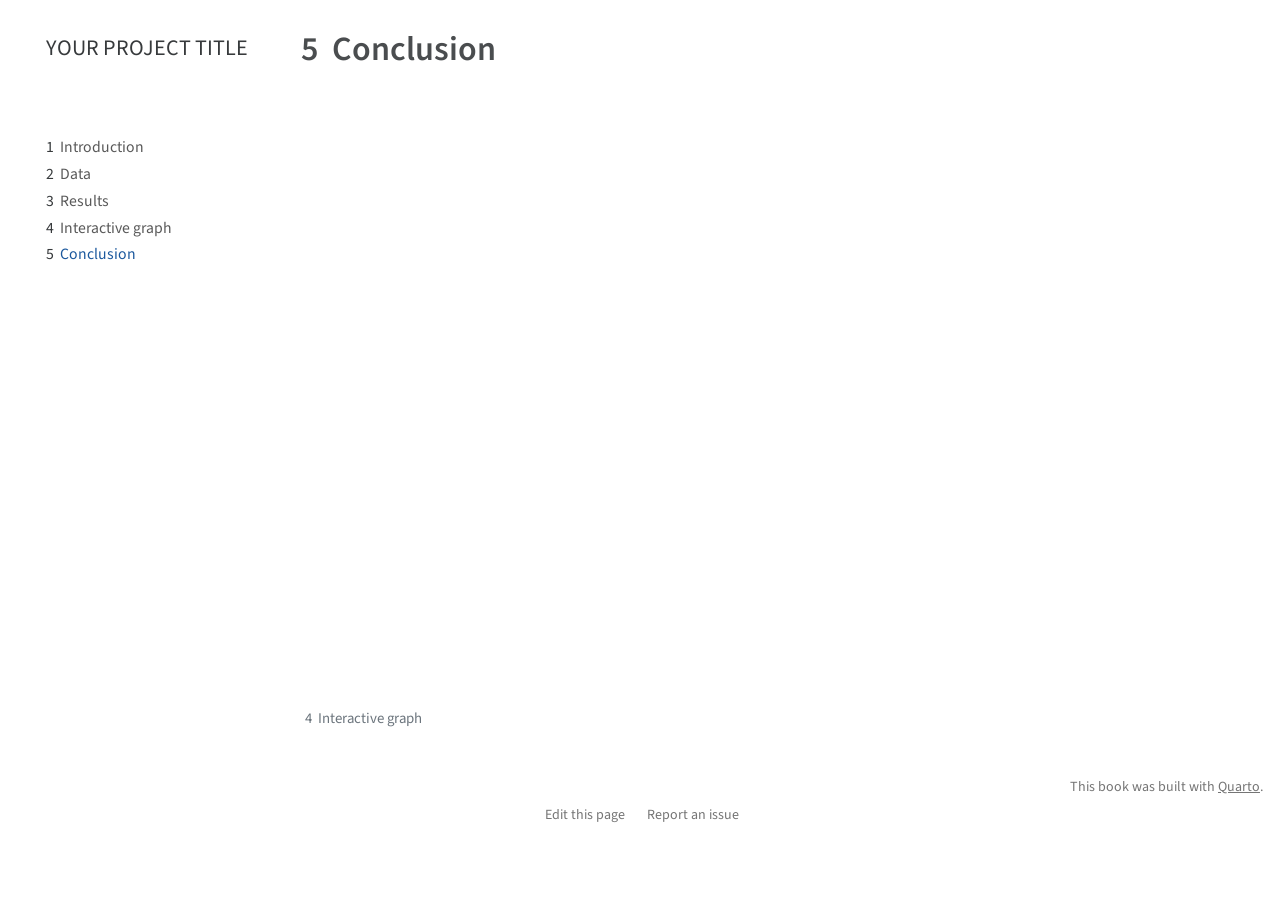
==== docs/conclusion.html @ 04347900 "Initial commit" ====
<!DOCTYPE html>
<html xmlns="http://www.w3.org/1999/xhtml" lang="en" xml:lang="en"><head>

<meta charset="utf-8">
<meta name="generator" content="quarto-1.3.433">

<meta name="viewport" content="width=device-width, initial-scale=1.0, user-scalable=yes">


<title>YOUR PROJECT TITLE - 5&nbsp; Conclusion</title>
<style>
code{white-space: pre-wrap;}
span.smallcaps{font-variant: small-caps;}
div.columns{display: flex; gap: min(4vw, 1.5em);}
div.column{flex: auto; overflow-x: auto;}
div.hanging-indent{margin-left: 1.5em; text-indent: -1.5em;}
ul.task-list{list-style: none;}
ul.task-list li input[type="checkbox"] {
  width: 0.8em;
  margin: 0 0.8em 0.2em -1em; /* quarto-specific, see https://github.com/quarto-dev/quarto-cli/issues/4556 */ 
  vertical-align: middle;
}
</style>


<script src="site_libs/quarto-nav/quarto-nav.js"></script>
<script src="site_libs/quarto-nav/headroom.min.js"></script>
<script src="site_libs/clipboard/clipboard.min.js"></script>
<script src="site_libs/quarto-search/autocomplete.umd.js"></script>
<script src="site_libs/quarto-search/fuse.min.js"></script>
<script src="site_libs/quarto-search/quarto-search.js"></script>
<meta name="quarto:offset" content="./">
<link href="./d3graph.html" rel="prev">
<script src="site_libs/quarto-html/quarto.js"></script>
<script src="site_libs/quarto-html/popper.min.js"></script>
<script src="site_libs/quarto-html/tippy.umd.min.js"></script>
<script src="site_libs/quarto-html/anchor.min.js"></script>
<link href="site_libs/quarto-html/tippy.css" rel="stylesheet">
<link href="site_libs/quarto-html/quarto-syntax-highlighting.css" rel="stylesheet" id="quarto-text-highlighting-styles">
<script src="site_libs/bootstrap/bootstrap.min.js"></script>
<link href="site_libs/bootstrap/bootstrap-icons.css" rel="stylesheet">
<link href="site_libs/bootstrap/bootstrap.min.css" rel="stylesheet" id="quarto-bootstrap" data-mode="light">
<script id="quarto-search-options" type="application/json">{
  "location": "sidebar",
  "copy-button": false,
  "collapse-after": 3,
  "panel-placement": "start",
  "type": "textbox",
  "limit": 20,
  "language": {
    "search-no-results-text": "No results",
    "search-matching-documents-text": "matching documents",
    "search-copy-link-title": "Copy link to search",
    "search-hide-matches-text": "Hide additional matches",
    "search-more-match-text": "more match in this document",
    "search-more-matches-text": "more matches in this document",
    "search-clear-button-title": "Clear",
    "search-detached-cancel-button-title": "Cancel",
    "search-submit-button-title": "Submit",
    "search-label": "Search"
  }
}</script>


</head>

<body class="nav-sidebar floating">

<div id="quarto-search-results"></div>
  <header id="quarto-header" class="headroom fixed-top">
  <nav class="quarto-secondary-nav">
    <div class="container-fluid d-flex">
      <button type="button" class="quarto-btn-toggle btn" data-bs-toggle="collapse" data-bs-target="#quarto-sidebar,#quarto-sidebar-glass" aria-controls="quarto-sidebar" aria-expanded="false" aria-label="Toggle sidebar navigation" onclick="if (window.quartoToggleHeadroom) { window.quartoToggleHeadroom(); }">
        <i class="bi bi-layout-text-sidebar-reverse"></i>
      </button>
      <nav class="quarto-page-breadcrumbs" aria-label="breadcrumb"><ol class="breadcrumb"><li class="breadcrumb-item"><a href="./conclusion.html"><span class="chapter-number">5</span>&nbsp; <span class="chapter-title">Conclusion</span></a></li></ol></nav>
      <a class="flex-grow-1" role="button" data-bs-toggle="collapse" data-bs-target="#quarto-sidebar,#quarto-sidebar-glass" aria-controls="quarto-sidebar" aria-expanded="false" aria-label="Toggle sidebar navigation" onclick="if (window.quartoToggleHeadroom) { window.quartoToggleHeadroom(); }">      
      </a>
      <button type="button" class="btn quarto-search-button" aria-label="" onclick="window.quartoOpenSearch();">
        <i class="bi bi-search"></i>
      </button>
    </div>
  </nav>
</header>
<!-- content -->
<div id="quarto-content" class="quarto-container page-columns page-rows-contents page-layout-article">
<!-- sidebar -->
  <nav id="quarto-sidebar" class="sidebar collapse collapse-horizontal sidebar-navigation floating overflow-auto">
    <div class="pt-lg-2 mt-2 text-left sidebar-header">
    <div class="sidebar-title mb-0 py-0">
      <a href="./">YOUR PROJECT TITLE</a> 
        <div class="sidebar-tools-main">
    <a href="https://github.com/YOUR_GITHUB_ACCOUNT/REPO_NAME" rel="" title="Source Code" class="quarto-navigation-tool px-1" aria-label="Source Code"><i class="bi bi-github"></i></a>
</div>
    </div>
      </div>
        <div class="mt-2 flex-shrink-0 align-items-center">
        <div class="sidebar-search">
        <div id="quarto-search" class="" title="Search"></div>
        </div>
        </div>
    <div class="sidebar-menu-container"> 
    <ul class="list-unstyled mt-1">
        <li class="sidebar-item">
  <div class="sidebar-item-container"> 
  <a href="./index.html" class="sidebar-item-text sidebar-link">
 <span class="menu-text"><span class="chapter-number">1</span>&nbsp; <span class="chapter-title">Introduction</span></span></a>
  </div>
</li>
        <li class="sidebar-item">
  <div class="sidebar-item-container"> 
  <a href="./data.html" class="sidebar-item-text sidebar-link">
 <span class="menu-text"><span class="chapter-number">2</span>&nbsp; <span class="chapter-title">Data</span></span></a>
  </div>
</li>
        <li class="sidebar-item">
  <div class="sidebar-item-container"> 
  <a href="./results.html" class="sidebar-item-text sidebar-link">
 <span class="menu-text"><span class="chapter-number">3</span>&nbsp; <span class="chapter-title">Results</span></span></a>
  </div>
</li>
        <li class="sidebar-item">
  <div class="sidebar-item-container"> 
  <a href="./d3graph.html" class="sidebar-item-text sidebar-link">
 <span class="menu-text"><span class="chapter-number">4</span>&nbsp; <span class="chapter-title">Interactive graph</span></span></a>
  </div>
</li>
        <li class="sidebar-item">
  <div class="sidebar-item-container"> 
  <a href="./conclusion.html" class="sidebar-item-text sidebar-link active">
 <span class="menu-text"><span class="chapter-number">5</span>&nbsp; <span class="chapter-title">Conclusion</span></span></a>
  </div>
</li>
    </ul>
    </div>
</nav>
<div id="quarto-sidebar-glass" data-bs-toggle="collapse" data-bs-target="#quarto-sidebar,#quarto-sidebar-glass"></div>
<!-- margin-sidebar -->
    <div id="quarto-margin-sidebar" class="sidebar margin-sidebar">
        
    </div>
<!-- main -->
<main class="content" id="quarto-document-content">

<header id="title-block-header" class="quarto-title-block default">
<div class="quarto-title">
<h1 class="title"><span class="chapter-number">5</span>&nbsp; <span class="chapter-title">Conclusion</span></h1>
</div>



<div class="quarto-title-meta">

    
  
    
  </div>
  

</header>




</main> <!-- /main -->
<script id="quarto-html-after-body" type="application/javascript">
window.document.addEventListener("DOMContentLoaded", function (event) {
  const toggleBodyColorMode = (bsSheetEl) => {
    const mode = bsSheetEl.getAttribute("data-mode");
    const bodyEl = window.document.querySelector("body");
    if (mode === "dark") {
      bodyEl.classList.add("quarto-dark");
      bodyEl.classList.remove("quarto-light");
    } else {
      bodyEl.classList.add("quarto-light");
      bodyEl.classList.remove("quarto-dark");
    }
  }
  const toggleBodyColorPrimary = () => {
    const bsSheetEl = window.document.querySelector("link#quarto-bootstrap");
    if (bsSheetEl) {
      toggleBodyColorMode(bsSheetEl);
    }
  }
  toggleBodyColorPrimary();  
  const icon = "";
  const anchorJS = new window.AnchorJS();
  anchorJS.options = {
    placement: 'right',
    icon: icon
  };
  anchorJS.add('.anchored');
  const isCodeAnnotation = (el) => {
    for (const clz of el.classList) {
      if (clz.startsWith('code-annotation-')) {                     
        return true;
      }
    }
    return false;
  }
  const clipboard = new window.ClipboardJS('.code-copy-button', {
    text: function(trigger) {
      const codeEl = trigger.previousElementSibling.cloneNode(true);
      for (const childEl of codeEl.children) {
        if (isCodeAnnotation(childEl)) {
          childEl.remove();
        }
      }
      return codeEl.innerText;
    }
  });
  clipboard.on('success', function(e) {
    // button target
    const button = e.trigger;
    // don't keep focus
    button.blur();
    // flash "checked"
    button.classList.add('code-copy-button-checked');
    var currentTitle = button.getAttribute("title");
    button.setAttribute("title", "Copied!");
    let tooltip;
    if (window.bootstrap) {
      button.setAttribute("data-bs-toggle", "tooltip");
      button.setAttribute("data-bs-placement", "left");
      button.setAttribute("data-bs-title", "Copied!");
      tooltip = new bootstrap.Tooltip(button, 
        { trigger: "manual", 
          customClass: "code-copy-button-tooltip",
          offset: [0, -8]});
      tooltip.show();    
    }
    setTimeout(function() {
      if (tooltip) {
        tooltip.hide();
        button.removeAttribute("data-bs-title");
        button.removeAttribute("data-bs-toggle");
        button.removeAttribute("data-bs-placement");
      }
      button.setAttribute("title", currentTitle);
      button.classList.remove('code-copy-button-checked');
    }, 1000);
    // clear code selection
    e.clearSelection();
  });
  function tippyHover(el, contentFn) {
    const config = {
      allowHTML: true,
      content: contentFn,
      maxWidth: 500,
      delay: 100,
      arrow: false,
      appendTo: function(el) {
          return el.parentElement;
      },
      interactive: true,
      interactiveBorder: 10,
      theme: 'quarto',
      placement: 'bottom-start'
    };
    window.tippy(el, config); 
  }
  const noterefs = window.document.querySelectorAll('a[role="doc-noteref"]');
  for (var i=0; i<noterefs.length; i++) {
    const ref = noterefs[i];
    tippyHover(ref, function() {
      // use id or data attribute instead here
      let href = ref.getAttribute('data-footnote-href') || ref.getAttribute('href');
      try { href = new URL(href).hash; } catch {}
      const id = href.replace(/^#\/?/, "");
      const note = window.document.getElementById(id);
      return note.innerHTML;
    });
  }
      let selectedAnnoteEl;
      const selectorForAnnotation = ( cell, annotation) => {
        let cellAttr = 'data-code-cell="' + cell + '"';
        let lineAttr = 'data-code-annotation="' +  annotation + '"';
        const selector = 'span[' + cellAttr + '][' + lineAttr + ']';
        return selector;
      }
      const selectCodeLines = (annoteEl) => {
        const doc = window.document;
        const targetCell = annoteEl.getAttribute("data-target-cell");
        const targetAnnotation = annoteEl.getAttribute("data-target-annotation");
        const annoteSpan = window.document.querySelector(selectorForAnnotation(targetCell, targetAnnotation));
        const lines = annoteSpan.getAttribute("data-code-lines").split(",");
        const lineIds = lines.map((line) => {
          return targetCell + "-" + line;
        })
        let top = null;
        let height = null;
        let parent = null;
        if (lineIds.length > 0) {
            //compute the position of the single el (top and bottom and make a div)
            const el = window.document.getElementById(lineIds[0]);
            top = el.offsetTop;
            height = el.offsetHeight;
            parent = el.parentElement.parentElement;
          if (lineIds.length > 1) {
            const lastEl = window.document.getElementById(lineIds[lineIds.length - 1]);
            const bottom = lastEl.offsetTop + lastEl.offsetHeight;
            height = bottom - top;
          }
          if (top !== null && height !== null && parent !== null) {
            // cook up a div (if necessary) and position it 
            let div = window.document.getElementById("code-annotation-line-highlight");
            if (div === null) {
              div = window.document.createElement("div");
              div.setAttribute("id", "code-annotation-line-highlight");
              div.style.position = 'absolute';
              parent.appendChild(div);
            }
            div.style.top = top - 2 + "px";
            div.style.height = height + 4 + "px";
            let gutterDiv = window.document.getElementById("code-annotation-line-highlight-gutter");
            if (gutterDiv === null) {
              gutterDiv = window.document.createElement("div");
              gutterDiv.setAttribute("id", "code-annotation-line-highlight-gutter");
              gutterDiv.style.position = 'absolute';
              const codeCell = window.document.getElementById(targetCell);
              const gutter = codeCell.querySelector('.code-annotation-gutter');
              gutter.appendChild(gutterDiv);
            }
            gutterDiv.style.top = top - 2 + "px";
            gutterDiv.style.height = height + 4 + "px";
          }
          selectedAnnoteEl = annoteEl;
        }
      };
      const unselectCodeLines = () => {
        const elementsIds = ["code-annotation-line-highlight", "code-annotation-line-highlight-gutter"];
        elementsIds.forEach((elId) => {
          const div = window.document.getElementById(elId);
          if (div) {
            div.remove();
          }
        });
        selectedAnnoteEl = undefined;
      };
      // Attach click handler to the DT
      const annoteDls = window.document.querySelectorAll('dt[data-target-cell]');
      for (const annoteDlNode of annoteDls) {
        annoteDlNode.addEventListener('click', (event) => {
          const clickedEl = event.target;
          if (clickedEl !== selectedAnnoteEl) {
            unselectCodeLines();
            const activeEl = window.document.querySelector('dt[data-target-cell].code-annotation-active');
            if (activeEl) {
              activeEl.classList.remove('code-annotation-active');
            }
            selectCodeLines(clickedEl);
            clickedEl.classList.add('code-annotation-active');
          } else {
            // Unselect the line
            unselectCodeLines();
            clickedEl.classList.remove('code-annotation-active');
          }
        });
      }
  const findCites = (el) => {
    const parentEl = el.parentElement;
    if (parentEl) {
      const cites = parentEl.dataset.cites;
      if (cites) {
        return {
          el,
          cites: cites.split(' ')
        };
      } else {
        return findCites(el.parentElement)
      }
    } else {
      return undefined;
    }
  };
  var bibliorefs = window.document.querySelectorAll('a[role="doc-biblioref"]');
  for (var i=0; i<bibliorefs.length; i++) {
    const ref = bibliorefs[i];
    const citeInfo = findCites(ref);
    if (citeInfo) {
      tippyHover(citeInfo.el, function() {
        var popup = window.document.createElement('div');
        citeInfo.cites.forEach(function(cite) {
          var citeDiv = window.document.createElement('div');
          citeDiv.classList.add('hanging-indent');
          citeDiv.classList.add('csl-entry');
          var biblioDiv = window.document.getElementById('ref-' + cite);
          if (biblioDiv) {
            citeDiv.innerHTML = biblioDiv.innerHTML;
          }
          popup.appendChild(citeDiv);
        });
        return popup.innerHTML;
      });
    }
  }
});
</script>
<nav class="page-navigation">
  <div class="nav-page nav-page-previous">
      <a href="./d3graph.html" class="pagination-link">
        <i class="bi bi-arrow-left-short"></i> <span class="nav-page-text"><span class="chapter-number">4</span>&nbsp; <span class="chapter-title">Interactive graph</span></span>
      </a>          
  </div>
  <div class="nav-page nav-page-next">
  </div>
</nav>
</div> <!-- /content -->
<footer class="footer">
  <div class="nav-footer">
    <div class="nav-footer-left">
      &nbsp;
    </div>   
    <div class="nav-footer-center">
      &nbsp;
    <div class="toc-actions"><div><i class="bi bi-github"></i></div><div class="action-links"><p><a href="https://github.com/YOUR_GITHUB_ACCOUNT/REPO_NAME/edit/main/conclusion.qmd" class="toc-action">Edit this page</a></p><p><a href="https://github.com/YOUR_GITHUB_ACCOUNT/REPO_NAME/issues/new" class="toc-action">Report an issue</a></p></div></div></div>
    <div class="nav-footer-right">This book was built with <a href="https://quarto.org/">Quarto</a>.</div>
  </div>
</footer>



</body></html>
---- docs/site_libs/quarto-html/tippy.css ----
.tippy-box[data-animation=fade][data-state=hidden]{opacity:0}[data-tippy-root]{max-width:calc(100vw - 10px)}.tippy-box{position:relative;background-color:#333;color:#fff;border-radius:4px;font-size:14px;line-height:1.4;white-space:normal;outline:0;transition-property:transform,visibility,opacity}.tippy-box[data-placement^=top]>.tippy-arrow{bottom:0}.tippy-box[data-placement^=top]>.tippy-arrow:before{bottom:-7px;left:0;border-width:8px 8px 0;border-top-color:initial;transform-origin:center top}.tippy-box[data-placement^=bottom]>.tippy-arrow{top:0}.tippy-box[data-placement^=bottom]>.tippy-arrow:before{top:-7px;left:0;border-width:0 8px 8px;border-bottom-color:initial;transform-origin:center bottom}.tippy-box[data-placement^=left]>.tippy-arrow{right:0}.tippy-box[data-placement^=left]>.tippy-arrow:before{border-width:8px 0 8px 8px;border-left-color:initial;right:-7px;transform-origin:center left}.tippy-box[data-placement^=right]>.tippy-arrow{left:0}.tippy-box[data-placement^=right]>.tippy-arrow:before{left:-7px;border-width:8px 8px 8px 0;border-right-color:initial;transform-origin:center right}.tippy-box[data-inertia][data-state=visible]{transition-timing-function:cubic-bezier(.54,1.5,.38,1.11)}.tippy-arrow{width:16px;height:16px;color:#333}.tippy-arrow:before{content:"";position:absolute;border-color:transparent;border-style:solid}.tippy-content{position:relative;padding:5px 9px;z-index:1}
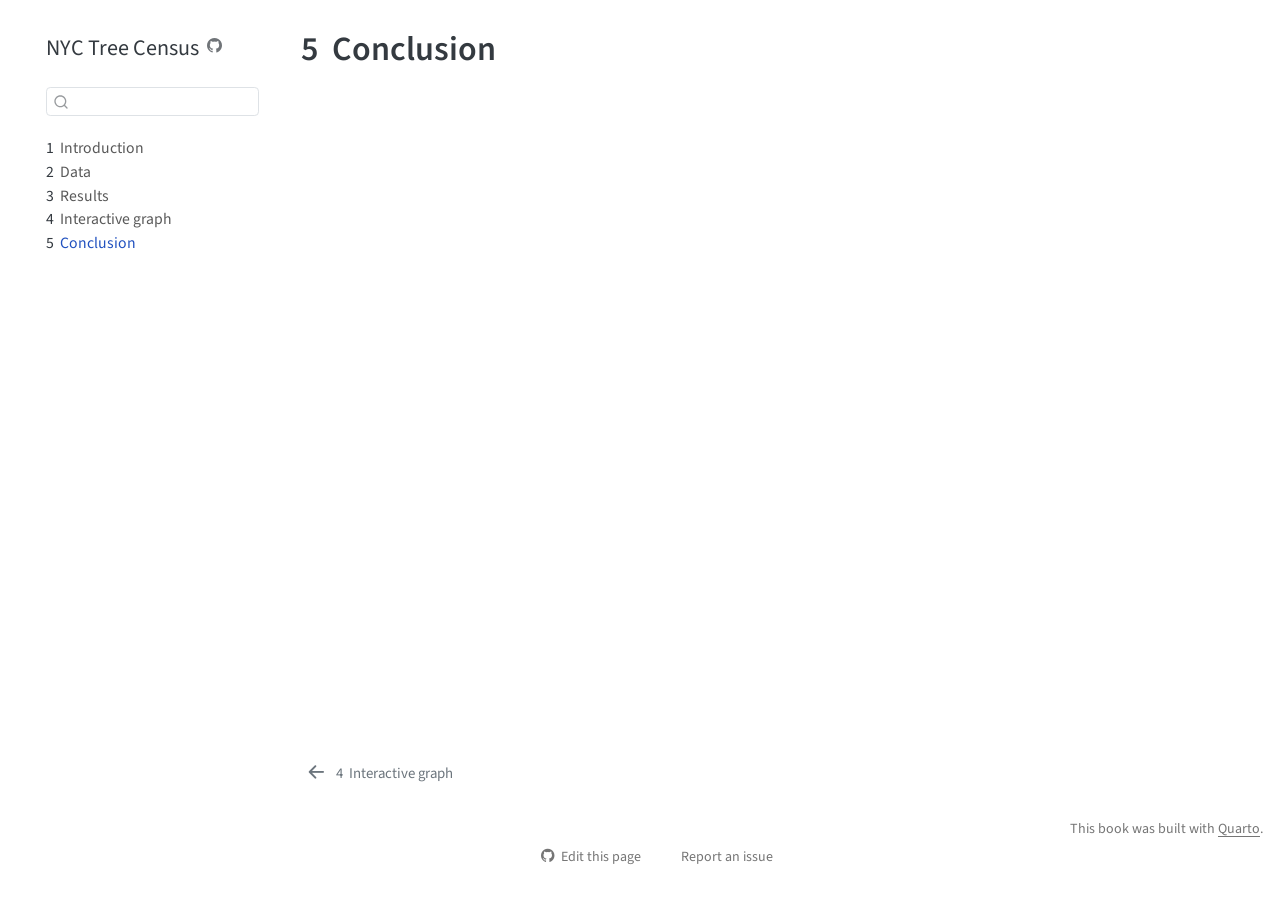
==== commit 61e28892: "Initial Render" ====
--- a/docs/conclusion.html
+++ b/docs/conclusion.html
@@ -2,12 +2,12 @@
 <html xmlns="http://www.w3.org/1999/xhtml" lang="en" xml:lang="en"><head>
 
 <meta charset="utf-8">
-<meta name="generator" content="quarto-1.3.433">
+<meta name="generator" content="quarto-1.5.57">
 
 <meta name="viewport" content="width=device-width, initial-scale=1.0, user-scalable=yes">
 
 
-<title>YOUR PROJECT TITLE - 5&nbsp; Conclusion</title>
+<title>5&nbsp; Conclusion – NYC Tree Census</title>
 <style>
 code{white-space: pre-wrap;}
 span.smallcaps{font-variant: small-caps;}
@@ -46,7 +46,13 @@
   "collapse-after": 3,
   "panel-placement": "start",
   "type": "textbox",
-  "limit": 20,
+  "limit": 50,
+  "keyboard-shortcut": [
+    "f",
+    "/",
+    "s"
+  ],
+  "show-item-context": false,
   "language": {
     "search-no-results-text": "No results",
     "search-matching-documents-text": "matching documents",
@@ -55,6 +61,7 @@
     "search-more-match-text": "more match in this document",
     "search-more-matches-text": "more matches in this document",
     "search-clear-button-title": "Clear",
+    "search-text-placeholder": "",
     "search-detached-cancel-button-title": "Cancel",
     "search-submit-button-title": "Submit",
     "search-label": "Search"
@@ -70,13 +77,13 @@
   <header id="quarto-header" class="headroom fixed-top">
   <nav class="quarto-secondary-nav">
     <div class="container-fluid d-flex">
-      <button type="button" class="quarto-btn-toggle btn" data-bs-toggle="collapse" data-bs-target="#quarto-sidebar,#quarto-sidebar-glass" aria-controls="quarto-sidebar" aria-expanded="false" aria-label="Toggle sidebar navigation" onclick="if (window.quartoToggleHeadroom) { window.quartoToggleHeadroom(); }">
+      <button type="button" class="quarto-btn-toggle btn" data-bs-toggle="collapse" role="button" data-bs-target=".quarto-sidebar-collapse-item" aria-controls="quarto-sidebar" aria-expanded="false" aria-label="Toggle sidebar navigation" onclick="if (window.quartoToggleHeadroom) { window.quartoToggleHeadroom(); }">
         <i class="bi bi-layout-text-sidebar-reverse"></i>
       </button>
-      <nav class="quarto-page-breadcrumbs" aria-label="breadcrumb"><ol class="breadcrumb"><li class="breadcrumb-item"><a href="./conclusion.html"><span class="chapter-number">5</span>&nbsp; <span class="chapter-title">Conclusion</span></a></li></ol></nav>
-      <a class="flex-grow-1" role="button" data-bs-toggle="collapse" data-bs-target="#quarto-sidebar,#quarto-sidebar-glass" aria-controls="quarto-sidebar" aria-expanded="false" aria-label="Toggle sidebar navigation" onclick="if (window.quartoToggleHeadroom) { window.quartoToggleHeadroom(); }">      
-      </a>
-      <button type="button" class="btn quarto-search-button" aria-label="" onclick="window.quartoOpenSearch();">
+        <nav class="quarto-page-breadcrumbs" aria-label="breadcrumb"><ol class="breadcrumb"><li class="breadcrumb-item"><a href="./conclusion.html"><span class="chapter-number">5</span>&nbsp; <span class="chapter-title">Conclusion</span></a></li></ol></nav>
+        <a class="flex-grow-1" role="navigation" data-bs-toggle="collapse" data-bs-target=".quarto-sidebar-collapse-item" aria-controls="quarto-sidebar" aria-expanded="false" aria-label="Toggle sidebar navigation" onclick="if (window.quartoToggleHeadroom) { window.quartoToggleHeadroom(); }">      
+        </a>
+      <button type="button" class="btn quarto-search-button" aria-label="Search" onclick="window.quartoOpenSearch();">
         <i class="bi bi-search"></i>
       </button>
     </div>
@@ -85,12 +92,12 @@
 <!-- content -->
 <div id="quarto-content" class="quarto-container page-columns page-rows-contents page-layout-article">
 <!-- sidebar -->
-  <nav id="quarto-sidebar" class="sidebar collapse collapse-horizontal sidebar-navigation floating overflow-auto">
+  <nav id="quarto-sidebar" class="sidebar collapse collapse-horizontal quarto-sidebar-collapse-item sidebar-navigation floating overflow-auto">
     <div class="pt-lg-2 mt-2 text-left sidebar-header">
     <div class="sidebar-title mb-0 py-0">
-      <a href="./">YOUR PROJECT TITLE</a> 
+      <a href="./">NYC Tree Census</a> 
         <div class="sidebar-tools-main">
-    <a href="https://github.com/YOUR_GITHUB_ACCOUNT/REPO_NAME" rel="" title="Source Code" class="quarto-navigation-tool px-1" aria-label="Source Code"><i class="bi bi-github"></i></a>
+    <a href="https://github.com/Sharvay/nyc_tree_census" title="Source Code" class="quarto-navigation-tool px-1" aria-label="Source Code"><i class="bi bi-github"></i></a>
 </div>
     </div>
       </div>
@@ -134,9 +141,9 @@
     </ul>
     </div>
 </nav>
-<div id="quarto-sidebar-glass" data-bs-toggle="collapse" data-bs-target="#quarto-sidebar,#quarto-sidebar-glass"></div>
+<div id="quarto-sidebar-glass" class="quarto-sidebar-collapse-item" data-bs-toggle="collapse" data-bs-target=".quarto-sidebar-collapse-item"></div>
 <!-- margin-sidebar -->
-    <div id="quarto-margin-sidebar" class="sidebar margin-sidebar">
+    <div id="quarto-margin-sidebar" class="sidebar margin-sidebar zindex-bottom">
         
     </div>
 <!-- main -->
@@ -157,7 +164,9 @@
   </div>
   
 
+
 </header>
+
 
 
 
@@ -198,18 +207,7 @@
     }
     return false;
   }
-  const clipboard = new window.ClipboardJS('.code-copy-button', {
-    text: function(trigger) {
-      const codeEl = trigger.previousElementSibling.cloneNode(true);
-      for (const childEl of codeEl.children) {
-        if (isCodeAnnotation(childEl)) {
-          childEl.remove();
-        }
-      }
-      return codeEl.innerText;
-    }
-  });
-  clipboard.on('success', function(e) {
+  const onCopySuccess = function(e) {
     // button target
     const button = e.trigger;
     // don't keep focus
@@ -241,11 +239,50 @@
     }, 1000);
     // clear code selection
     e.clearSelection();
+  }
+  const getTextToCopy = function(trigger) {
+      const codeEl = trigger.previousElementSibling.cloneNode(true);
+      for (const childEl of codeEl.children) {
+        if (isCodeAnnotation(childEl)) {
+          childEl.remove();
+        }
+      }
+      return codeEl.innerText;
+  }
+  const clipboard = new window.ClipboardJS('.code-copy-button:not([data-in-quarto-modal])', {
+    text: getTextToCopy
   });
-  function tippyHover(el, contentFn) {
+  clipboard.on('success', onCopySuccess);
+  if (window.document.getElementById('quarto-embedded-source-code-modal')) {
+    // For code content inside modals, clipBoardJS needs to be initialized with a container option
+    // TODO: Check when it could be a function (https://github.com/zenorocha/clipboard.js/issues/860)
+    const clipboardModal = new window.ClipboardJS('.code-copy-button[data-in-quarto-modal]', {
+      text: getTextToCopy,
+      container: window.document.getElementById('quarto-embedded-source-code-modal')
+    });
+    clipboardModal.on('success', onCopySuccess);
+  }
+    var localhostRegex = new RegExp(/^(?:http|https):\/\/localhost\:?[0-9]*\//);
+    var mailtoRegex = new RegExp(/^mailto:/);
+      var filterRegex = new RegExp('/' + window.location.host + '/');
+    var isInternal = (href) => {
+        return filterRegex.test(href) || localhostRegex.test(href) || mailtoRegex.test(href);
+    }
+    // Inspect non-navigation links and adorn them if external
+ 	var links = window.document.querySelectorAll('a[href]:not(.nav-link):not(.navbar-brand):not(.toc-action):not(.sidebar-link):not(.sidebar-item-toggle):not(.pagination-link):not(.no-external):not([aria-hidden]):not(.dropdown-item):not(.quarto-navigation-tool):not(.about-link)');
+    for (var i=0; i<links.length; i++) {
+      const link = links[i];
+      if (!isInternal(link.href)) {
+        // undo the damage that might have been done by quarto-nav.js in the case of
+        // links that we want to consider external
+        if (link.dataset.originalHref !== undefined) {
+          link.href = link.dataset.originalHref;
+        }
+      }
+    }
+  function tippyHover(el, contentFn, onTriggerFn, onUntriggerFn) {
     const config = {
       allowHTML: true,
-      content: contentFn,
       maxWidth: 500,
       delay: 100,
       arrow: false,
@@ -255,8 +292,17 @@
       interactive: true,
       interactiveBorder: 10,
       theme: 'quarto',
-      placement: 'bottom-start'
+      placement: 'bottom-start',
     };
+    if (contentFn) {
+      config.content = contentFn;
+    }
+    if (onTriggerFn) {
+      config.onTrigger = onTriggerFn;
+    }
+    if (onUntriggerFn) {
+      config.onUntrigger = onUntriggerFn;
+    }
     window.tippy(el, config); 
   }
   const noterefs = window.document.querySelectorAll('a[role="doc-noteref"]');
@@ -268,7 +314,130 @@
       try { href = new URL(href).hash; } catch {}
       const id = href.replace(/^#\/?/, "");
       const note = window.document.getElementById(id);
-      return note.innerHTML;
+      if (note) {
+        return note.innerHTML;
+      } else {
+        return "";
+      }
+    });
+  }
+  const xrefs = window.document.querySelectorAll('a.quarto-xref');
+  const processXRef = (id, note) => {
+    // Strip column container classes
+    const stripColumnClz = (el) => {
+      el.classList.remove("page-full", "page-columns");
+      if (el.children) {
+        for (const child of el.children) {
+          stripColumnClz(child);
+        }
+      }
+    }
+    stripColumnClz(note)
+    if (id === null || id.startsWith('sec-')) {
+      // Special case sections, only their first couple elements
+      const container = document.createElement("div");
+      if (note.children && note.children.length > 2) {
+        container.appendChild(note.children[0].cloneNode(true));
+        for (let i = 1; i < note.children.length; i++) {
+          const child = note.children[i];
+          if (child.tagName === "P" && child.innerText === "") {
+            continue;
+          } else {
+            container.appendChild(child.cloneNode(true));
+            break;
+          }
+        }
+        if (window.Quarto?.typesetMath) {
+          window.Quarto.typesetMath(container);
+        }
+        return container.innerHTML
+      } else {
+        if (window.Quarto?.typesetMath) {
+          window.Quarto.typesetMath(note);
+        }
+        return note.innerHTML;
+      }
+    } else {
+      // Remove any anchor links if they are present
+      const anchorLink = note.querySelector('a.anchorjs-link');
+      if (anchorLink) {
+        anchorLink.remove();
+      }
+      if (window.Quarto?.typesetMath) {
+        window.Quarto.typesetMath(note);
+      }
+      // TODO in 1.5, we should make sure this works without a callout special case
+      if (note.classList.contains("callout")) {
+        return note.outerHTML;
+      } else {
+        return note.innerHTML;
+      }
+    }
+  }
+  for (var i=0; i<xrefs.length; i++) {
+    const xref = xrefs[i];
+    tippyHover(xref, undefined, function(instance) {
+      instance.disable();
+      let url = xref.getAttribute('href');
+      let hash = undefined; 
+      if (url.startsWith('#')) {
+        hash = url;
+      } else {
+        try { hash = new URL(url).hash; } catch {}
+      }
+      if (hash) {
+        const id = hash.replace(/^#\/?/, "");
+        const note = window.document.getElementById(id);
+        if (note !== null) {
+          try {
+            const html = processXRef(id, note.cloneNode(true));
+            instance.setContent(html);
+          } finally {
+            instance.enable();
+            instance.show();
+          }
+        } else {
+          // See if we can fetch this
+          fetch(url.split('#')[0])
+          .then(res => res.text())
+          .then(html => {
+            const parser = new DOMParser();
+            const htmlDoc = parser.parseFromString(html, "text/html");
+            const note = htmlDoc.getElementById(id);
+            if (note !== null) {
+              const html = processXRef(id, note);
+              instance.setContent(html);
+            } 
+          }).finally(() => {
+            instance.enable();
+            instance.show();
+          });
+        }
+      } else {
+        // See if we can fetch a full url (with no hash to target)
+        // This is a special case and we should probably do some content thinning / targeting
+        fetch(url)
+        .then(res => res.text())
+        .then(html => {
+          const parser = new DOMParser();
+          const htmlDoc = parser.parseFromString(html, "text/html");
+          const note = htmlDoc.querySelector('main.content');
+          if (note !== null) {
+            // This should only happen for chapter cross references
+            // (since there is no id in the URL)
+            // remove the first header
+            if (note.children.length > 0 && note.children[0].tagName === "HEADER") {
+              note.children[0].remove();
+            }
+            const html = processXRef(null, note);
+            instance.setContent(html);
+          } 
+        }).finally(() => {
+          instance.enable();
+          instance.show();
+        });
+      }
+    }, function(instance) {
     });
   }
       let selectedAnnoteEl;
@@ -312,6 +481,7 @@
             }
             div.style.top = top - 2 + "px";
             div.style.height = height + 4 + "px";
+            div.style.left = 0;
             let gutterDiv = window.document.getElementById("code-annotation-line-highlight-gutter");
             if (gutterDiv === null) {
               gutterDiv = window.document.createElement("div");
@@ -337,6 +507,32 @@
         });
         selectedAnnoteEl = undefined;
       };
+        // Handle positioning of the toggle
+    window.addEventListener(
+      "resize",
+      throttle(() => {
+        elRect = undefined;
+        if (selectedAnnoteEl) {
+          selectCodeLines(selectedAnnoteEl);
+        }
+      }, 10)
+    );
+    function throttle(fn, ms) {
+    let throttle = false;
+    let timer;
+      return (...args) => {
+        if(!throttle) { // first call gets through
+            fn.apply(this, args);
+            throttle = true;
+        } else { // all the others get throttled
+            if(timer) clearTimeout(timer); // cancel #2
+            timer = setTimeout(() => {
+              fn.apply(this, args);
+              timer = throttle = false;
+            }, ms);
+        }
+      };
+    }
       // Attach click handler to the DT
       const annoteDls = window.document.querySelectorAll('dt[data-target-cell]');
       for (const annoteDlNode of annoteDls) {
@@ -398,7 +594,7 @@
 </script>
 <nav class="page-navigation">
   <div class="nav-page nav-page-previous">
-      <a href="./d3graph.html" class="pagination-link">
+      <a href="./d3graph.html" class="pagination-link" aria-label="Interactive graph">
         <i class="bi bi-arrow-left-short"></i> <span class="nav-page-text"><span class="chapter-number">4</span>&nbsp; <span class="chapter-title">Interactive graph</span></span>
       </a>          
   </div>
@@ -413,11 +609,14 @@
     </div>   
     <div class="nav-footer-center">
       &nbsp;
-    <div class="toc-actions"><div><i class="bi bi-github"></i></div><div class="action-links"><p><a href="https://github.com/YOUR_GITHUB_ACCOUNT/REPO_NAME/edit/main/conclusion.qmd" class="toc-action">Edit this page</a></p><p><a href="https://github.com/YOUR_GITHUB_ACCOUNT/REPO_NAME/issues/new" class="toc-action">Report an issue</a></p></div></div></div>
-    <div class="nav-footer-right">This book was built with <a href="https://quarto.org/">Quarto</a>.</div>
+    <div class="toc-actions"><ul><li><a href="https://github.com/Sharvay/nyc_tree_census/edit/main/conclusion.qmd" class="toc-action"><i class="bi bi-github"></i>Edit this page</a></li><li><a href="https://github.com/Sharvay/nyc_tree_census/issues/new" class="toc-action"><i class="bi empty"></i>Report an issue</a></li></ul></div></div>
+    <div class="nav-footer-right">
+<p>This book was built with <a href="https://quarto.org/">Quarto</a>.</p>
+</div>
   </div>
 </footer>
 
 
 
+
 </body></html>
--- a/docs/site_libs/quarto-html/quarto-syntax-highlighting.css
+++ b/docs/site_libs/quarto-html/quarto-syntax-highlighting.css
@@ -0,0 +1,205 @@
+/* quarto syntax highlight colors */
+:root {
+  --quarto-hl-ot-color: #003B4F;
+  --quarto-hl-at-color: #657422;
+  --quarto-hl-ss-color: #20794D;
+  --quarto-hl-an-color: #5E5E5E;
+  --quarto-hl-fu-color: #4758AB;
+  --quarto-hl-st-color: #20794D;
+  --quarto-hl-cf-color: #003B4F;
+  --quarto-hl-op-color: #5E5E5E;
+  --quarto-hl-er-color: #AD0000;
+  --quarto-hl-bn-color: #AD0000;
+  --quarto-hl-al-color: #AD0000;
+  --quarto-hl-va-color: #111111;
+  --quarto-hl-bu-color: inherit;
+  --quarto-hl-ex-color: inherit;
+  --quarto-hl-pp-color: #AD0000;
+  --quarto-hl-in-color: #5E5E5E;
+  --quarto-hl-vs-color: #20794D;
+  --quarto-hl-wa-color: #5E5E5E;
+  --quarto-hl-do-color: #5E5E5E;
+  --quarto-hl-im-color: #00769E;
+  --quarto-hl-ch-color: #20794D;
+  --quarto-hl-dt-color: #AD0000;
+  --quarto-hl-fl-color: #AD0000;
+  --quarto-hl-co-color: #5E5E5E;
+  --quarto-hl-cv-color: #5E5E5E;
+  --quarto-hl-cn-color: #8f5902;
+  --quarto-hl-sc-color: #5E5E5E;
+  --quarto-hl-dv-color: #AD0000;
+  --quarto-hl-kw-color: #003B4F;
+}
+
+/* other quarto variables */
+:root {
+  --quarto-font-monospace: SFMono-Regular, Menlo, Monaco, Consolas, "Liberation Mono", "Courier New", monospace;
+}
+
+pre > code.sourceCode > span {
+  color: #003B4F;
+}
+
+code span {
+  color: #003B4F;
+}
+
+code.sourceCode > span {
+  color: #003B4F;
+}
+
+div.sourceCode,
+div.sourceCode pre.sourceCode {
+  color: #003B4F;
+}
+
+code span.ot {
+  color: #003B4F;
+  font-style: inherit;
+}
+
+code span.at {
+  color: #657422;
+  font-style: inherit;
+}
+
+code span.ss {
+  color: #20794D;
+  font-style: inherit;
+}
+
+code span.an {
+  color: #5E5E5E;
+  font-style: inherit;
+}
+
+code span.fu {
+  color: #4758AB;
+  font-style: inherit;
+}
+
+code span.st {
+  color: #20794D;
+  font-style: inherit;
+}
+
+code span.cf {
+  color: #003B4F;
+  font-weight: bold;
+  font-style: inherit;
+}
+
+code span.op {
+  color: #5E5E5E;
+  font-style: inherit;
+}
+
+code span.er {
+  color: #AD0000;
+  font-style: inherit;
+}
+
+code span.bn {
+  color: #AD0000;
+  font-style: inherit;
+}
+
+code span.al {
+  color: #AD0000;
+  font-style: inherit;
+}
+
+code span.va {
+  color: #111111;
+  font-style: inherit;
+}
+
+code span.bu {
+  font-style: inherit;
+}
+
+code span.ex {
+  font-style: inherit;
+}
+
+code span.pp {
+  color: #AD0000;
+  font-style: inherit;
+}
+
+code span.in {
+  color: #5E5E5E;
+  font-style: inherit;
+}
+
+code span.vs {
+  color: #20794D;
+  font-style: inherit;
+}
+
+code span.wa {
+  color: #5E5E5E;
+  font-style: italic;
+}
+
+code span.do {
+  color: #5E5E5E;
+  font-style: italic;
+}
+
+code span.im {
+  color: #00769E;
+  font-style: inherit;
+}
+
+code span.ch {
+  color: #20794D;
+  font-style: inherit;
+}
+
+code span.dt {
+  color: #AD0000;
+  font-style: inherit;
+}
+
+code span.fl {
+  color: #AD0000;
+  font-style: inherit;
+}
+
+code span.co {
+  color: #5E5E5E;
+  font-style: inherit;
+}
+
+code span.cv {
+  color: #5E5E5E;
+  font-style: italic;
+}
+
+code span.cn {
+  color: #8f5902;
+  font-style: inherit;
+}
+
+code span.sc {
+  color: #5E5E5E;
+  font-style: inherit;
+}
+
+code span.dv {
+  color: #AD0000;
+  font-style: inherit;
+}
+
+code span.kw {
+  color: #003B4F;
+  font-weight: bold;
+  font-style: inherit;
+}
+
+.prevent-inlining {
+  content: "</";
+}
+
+/*# sourceMappingURL=debc5d5d77c3f9108843748ff7464032.css.map */
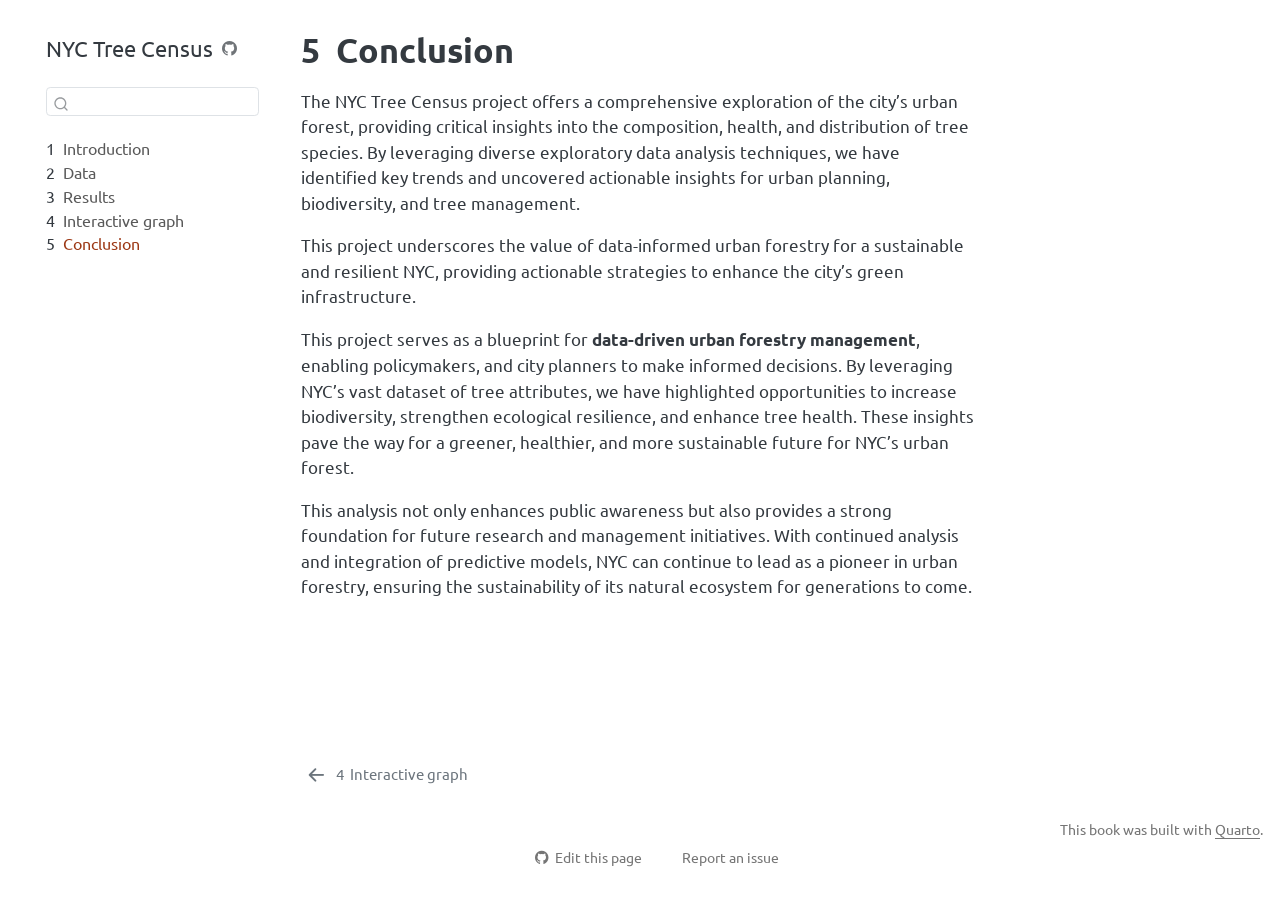
==== commit 6e2ed1bb: "Added new feature" ====
--- a/docs/conclusion.html
+++ b/docs/conclusion.html
@@ -168,6 +168,10 @@
 </header>
 
 
+<p>The NYC Tree Census project offers a comprehensive exploration of the city’s urban forest, providing critical insights into the composition, health, and distribution of tree species. By leveraging diverse exploratory data analysis techniques, we have identified key trends and uncovered actionable insights for urban planning, biodiversity, and tree management.</p>
+<p>This project underscores the value of data-informed urban forestry for a sustainable and resilient NYC, providing actionable strategies to enhance the city’s green infrastructure.</p>
+<p>This project serves as a blueprint for <strong>data-driven urban forestry management</strong>, enabling policymakers, and city planners to make informed decisions. By leveraging NYC’s vast dataset of tree attributes, we have highlighted opportunities to increase biodiversity, strengthen ecological resilience, and enhance tree health. These insights pave the way for a greener, healthier, and more sustainable future for NYC’s urban forest.</p>
+<p>This analysis not only enhances public awareness but also provides a strong foundation for future research and management initiatives. With continued analysis and integration of predictive models, NYC can continue to lead as a pioneer in urban forestry, ensuring the sustainability of its natural ecosystem for generations to come.</p>
 
 
 
